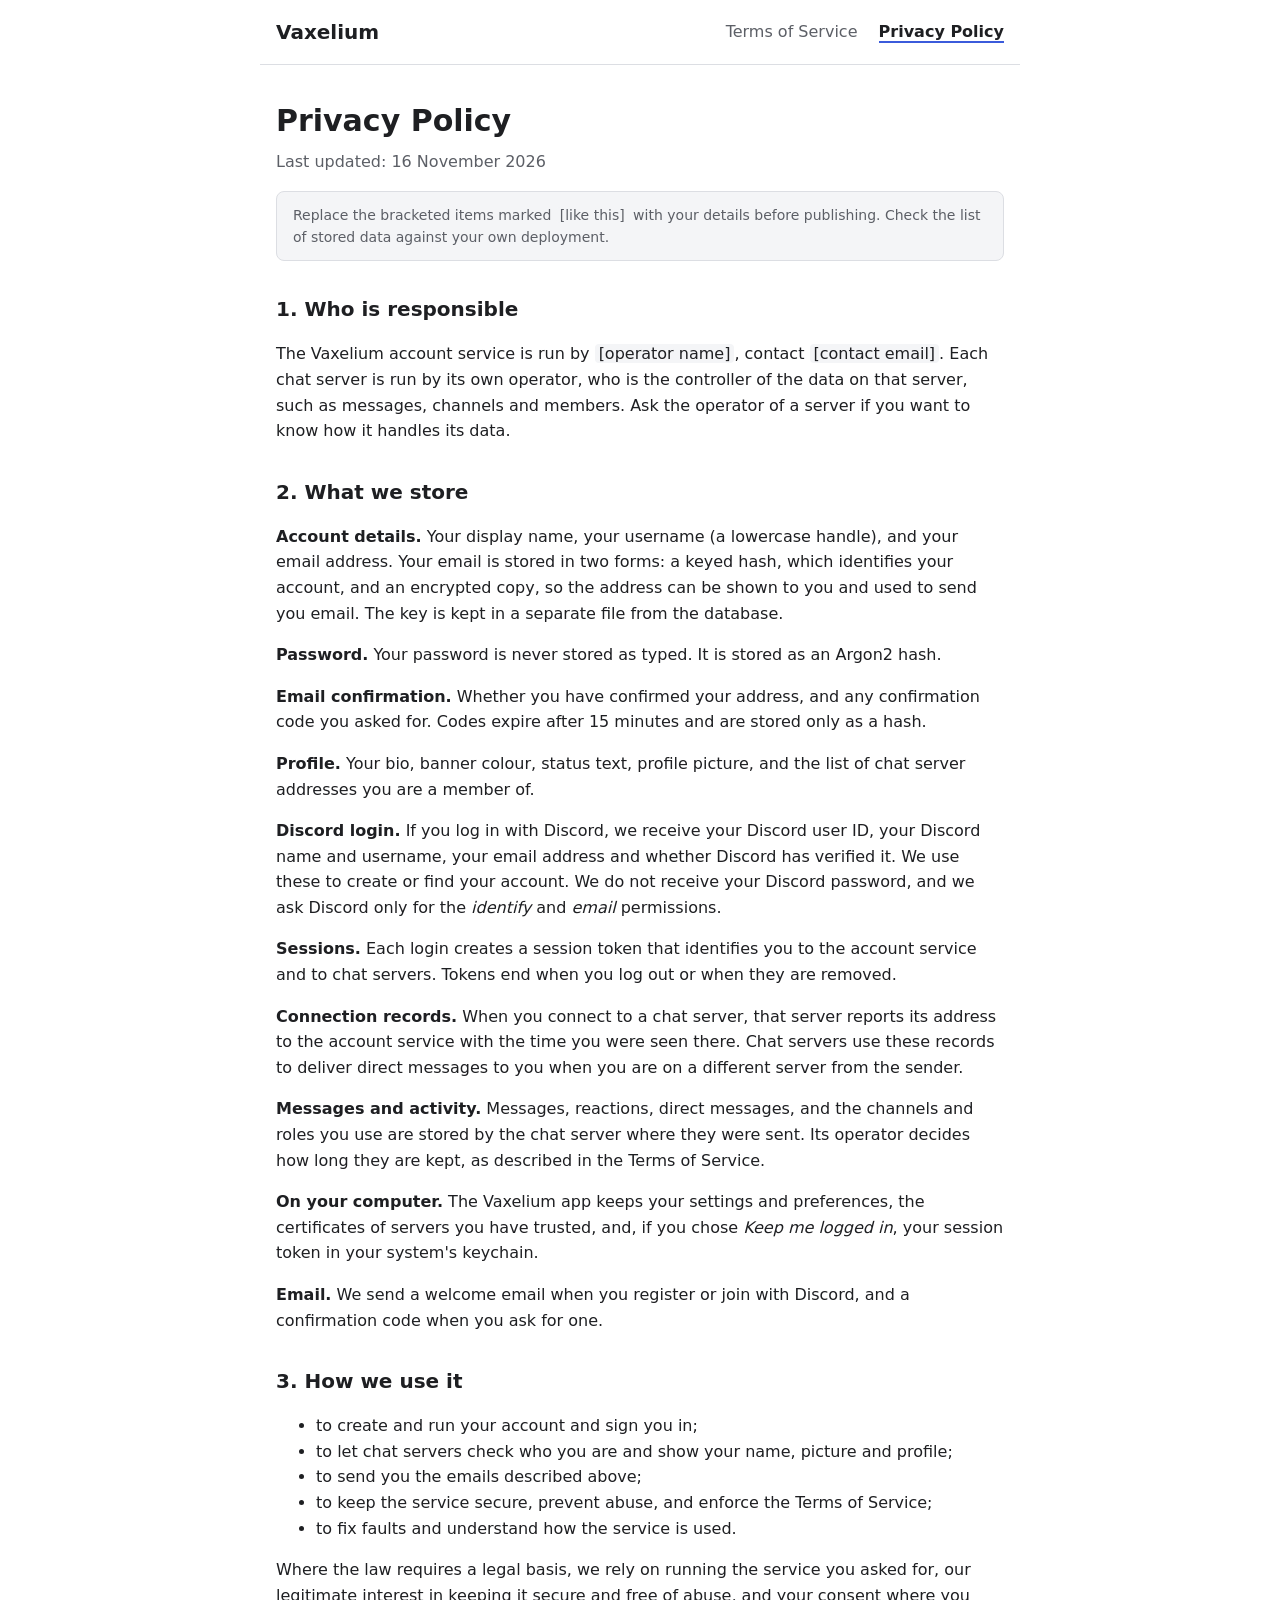
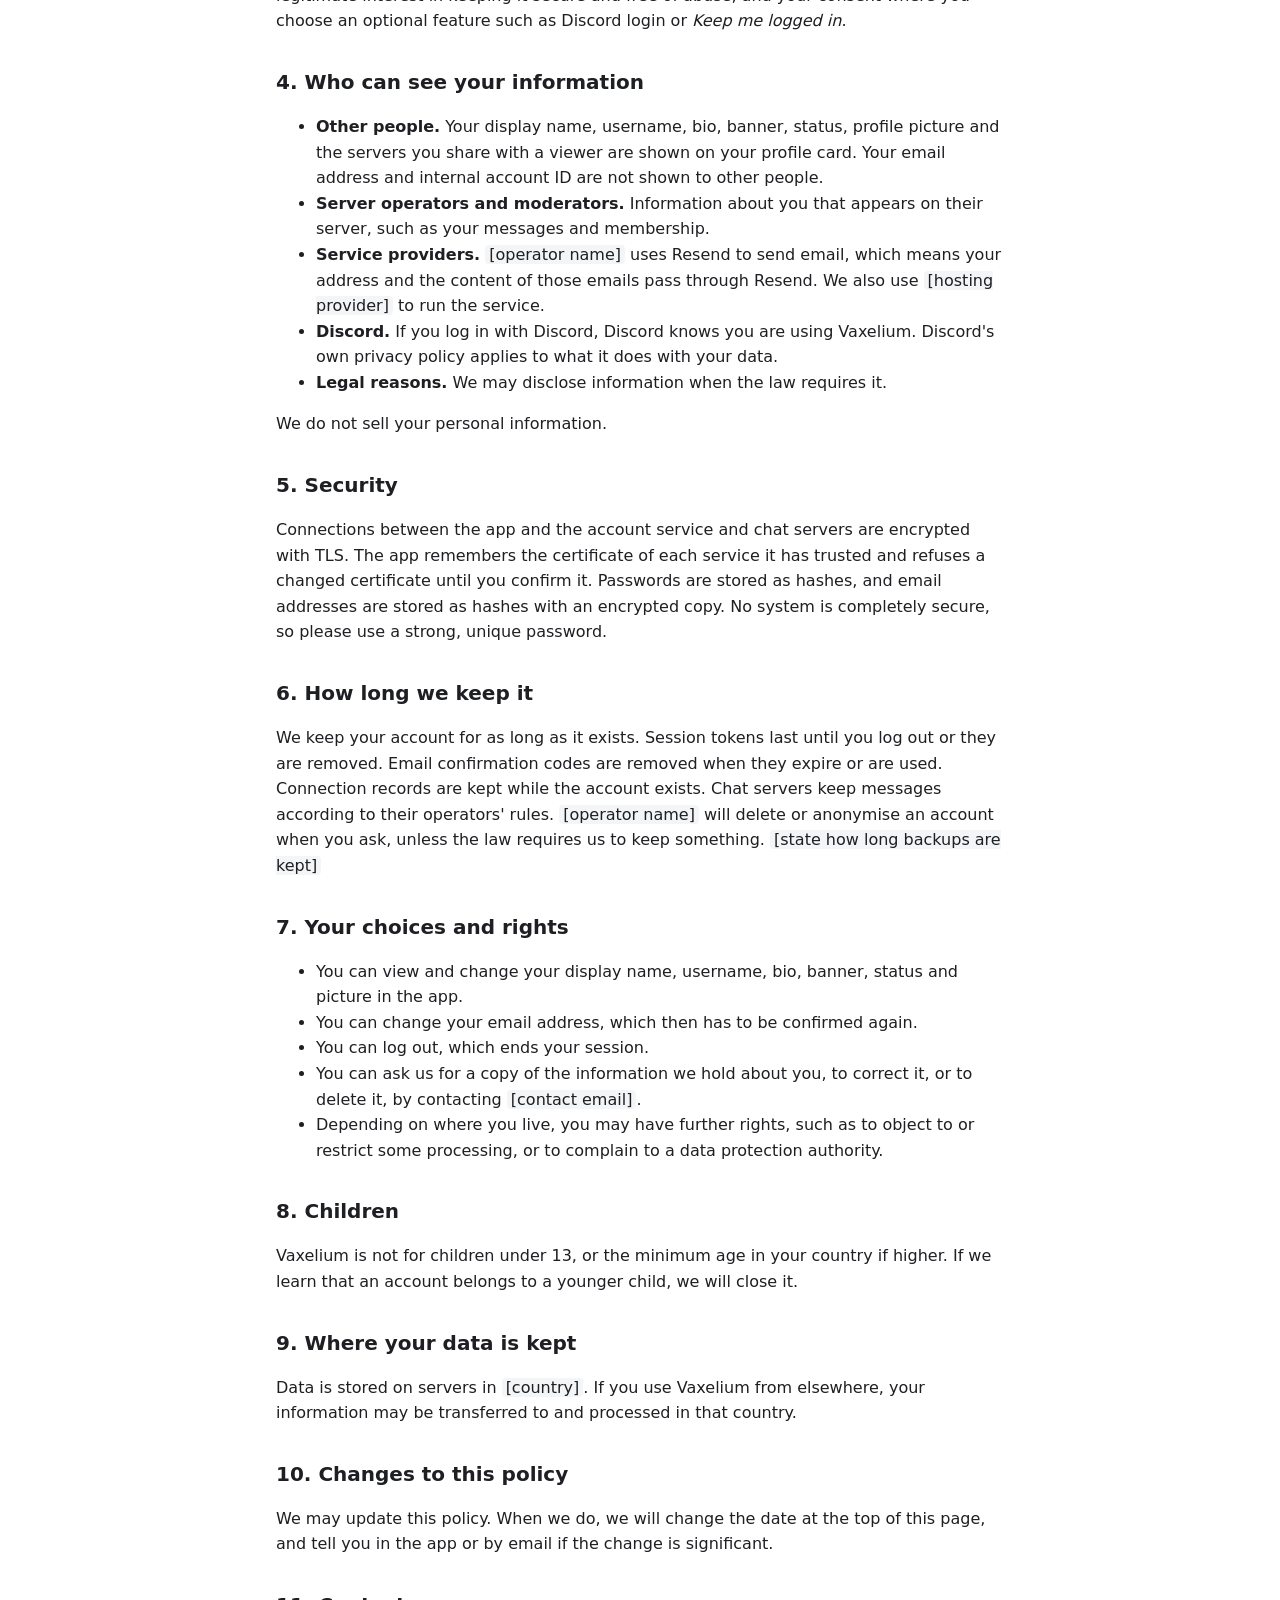
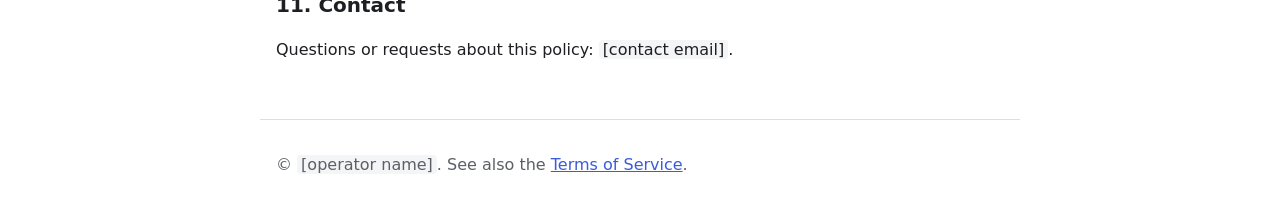
==== docs/privacy.html @ 23be9885 "Move the policy pages from web/ to docs/" ====
<!doctype html>
<html lang="en">
<head>
    <meta charset="utf-8">
    <meta name="viewport" content="width=device-width, initial-scale=1">
    <title>Privacy Policy · Vaxelium</title>
    <meta name="description" content="What Vaxelium stores about you, why, and what you can do about it.">
    <link rel="stylesheet" href="style.css">
</head>
<body>
<header>
    <a class="brand" href="privacy.html">Vaxelium</a>
    <nav>
        <a href="terms.html">Terms of Service</a>
        <a href="privacy.html" aria-current="page">Privacy Policy</a>
    </nav>
</header>

<main>
    <h1>Privacy Policy</h1>
    <p class="updated">Last updated: 16 November 2026</p>

    <p class="notice">Replace the bracketed items marked <span class="placeholder">[like this]</span> with your details before publishing. Check the list of stored data against your own deployment.</p>

    <h2>1. Who is responsible</h2>
    <p>The Vaxelium account service is run by <span class="placeholder">[operator name]</span>, contact <span class="placeholder">[contact email]</span>. Each chat server is run by its own operator, who is the controller of the data on that server, such as messages, channels and members. Ask the operator of a server if you want to know how it handles its data.</p>

    <h2>2. What we store</h2>
    <p><strong>Account details.</strong> Your display name, your username (a lowercase handle), and your email address. Your email is stored in two forms: a keyed hash, which identifies your account, and an encrypted copy, so the address can be shown to you and used to send you email. The key is kept in a separate file from the database.</p>
    <p><strong>Password.</strong> Your password is never stored as typed. It is stored as an Argon2 hash.</p>
    <p><strong>Email confirmation.</strong> Whether you have confirmed your address, and any confirmation code you asked for. Codes expire after 15 minutes and are stored only as a hash.</p>
    <p><strong>Profile.</strong> Your bio, banner colour, status text, profile picture, and the list of chat server addresses you are a member of.</p>
    <p><strong>Discord login.</strong> If you log in with Discord, we receive your Discord user ID, your Discord name and username, your email address and whether Discord has verified it. We use these to create or find your account. We do not receive your Discord password, and we ask Discord only for the <em>identify</em> and <em>email</em> permissions.</p>
    <p><strong>Sessions.</strong> Each login creates a session token that identifies you to the account service and to chat servers. Tokens end when you log out or when they are removed.</p>
    <p><strong>Connection records.</strong> When you connect to a chat server, that server reports its address to the account service with the time you were seen there. Chat servers use these records to deliver direct messages to you when you are on a different server from the sender.</p>
    <p><strong>Messages and activity.</strong> Messages, reactions, direct messages, and the channels and roles you use are stored by the chat server where they were sent. Its operator decides how long they are kept, as described in the Terms of Service.</p>
    <p><strong>On your computer.</strong> The Vaxelium app keeps your settings and preferences, the certificates of servers you have trusted, and, if you chose <em>Keep me logged in</em>, your session token in your system's keychain.</p>
    <p><strong>Email.</strong> We send a welcome email when you register or join with Discord, and a confirmation code when you ask for one.</p>

    <h2>3. How we use it</h2>
    <ul>
        <li>to create and run your account and sign you in;</li>
        <li>to let chat servers check who you are and show your name, picture and profile;</li>
        <li>to send you the emails described above;</li>
        <li>to keep the service secure, prevent abuse, and enforce the Terms of Service;</li>
        <li>to fix faults and understand how the service is used.</li>
    </ul>
    <p>Where the law requires a legal basis, we rely on running the service you asked for, our legitimate interest in keeping it secure and free of abuse, and your consent where you choose an optional feature such as Discord login or <em>Keep me logged in</em>.</p>

    <h2>4. Who can see your information</h2>
    <ul>
        <li><strong>Other people.</strong> Your display name, username, bio, banner, status, profile picture and the servers you share with a viewer are shown on your profile card. Your email address and internal account ID are not shown to other people.</li>
        <li><strong>Server operators and moderators.</strong> Information about you that appears on their server, such as your messages and membership.</li>
        <li><strong>Service providers.</strong> <span class="placeholder">[operator name]</span> uses Resend to send email, which means your address and the content of those emails pass through Resend. We also use <span class="placeholder">[hosting provider]</span> to run the service.</li>
        <li><strong>Discord.</strong> If you log in with Discord, Discord knows you are using Vaxelium. Discord's own privacy policy applies to what it does with your data.</li>
        <li><strong>Legal reasons.</strong> We may disclose information when the law requires it.</li>
    </ul>
    <p>We do not sell your personal information.</p>

    <h2>5. Security</h2>
    <p>Connections between the app and the account service and chat servers are encrypted with TLS. The app remembers the certificate of each service it has trusted and refuses a changed certificate until you confirm it. Passwords are stored as hashes, and email addresses are stored as hashes with an encrypted copy. No system is completely secure, so please use a strong, unique password.</p>

    <h2>6. How long we keep it</h2>
    <p>We keep your account for as long as it exists. Session tokens last until you log out or they are removed. Email confirmation codes are removed when they expire or are used. Connection records are kept while the account exists. Chat servers keep messages according to their operators' rules. <span class="placeholder">[operator name]</span> will delete or anonymise an account when you ask, unless the law requires us to keep something. <span class="placeholder">[state how long backups are kept]</span></p>

    <h2>7. Your choices and rights</h2>
    <ul>
        <li>You can view and change your display name, username, bio, banner, status and picture in the app.</li>
        <li>You can change your email address, which then has to be confirmed again.</li>
        <li>You can log out, which ends your session.</li>
        <li>You can ask us for a copy of the information we hold about you, to correct it, or to delete it, by contacting <span class="placeholder">[contact email]</span>.</li>
        <li>Depending on where you live, you may have further rights, such as to object to or restrict some processing, or to complain to a data protection authority.</li>
    </ul>

    <h2>8. Children</h2>
    <p>Vaxelium is not for children under 13, or the minimum age in your country if higher. If we learn that an account belongs to a younger child, we will close it.</p>

    <h2>9. Where your data is kept</h2>
    <p>Data is stored on servers in <span class="placeholder">[country]</span>. If you use Vaxelium from elsewhere, your information may be transferred to and processed in that country.</p>

    <h2>10. Changes to this policy</h2>
    <p>We may update this policy. When we do, we will change the date at the top of this page, and tell you in the app or by email if the change is significant.</p>

    <h2>11. Contact</h2>
    <p>Questions or requests about this policy: <span class="placeholder">[contact email]</span>.</p>
</main>

<footer>
    <p>&copy; <span class="placeholder">[operator name]</span>. See also the <a href="terms.html">Terms of Service</a>.</p>
</footer>
</body>
</html>
---- docs/style.css ----
:root {
    --bg: #ffffff;
    --text: #1e1f22;
    --muted: #5c5f66;
    --accent: #3b5bdb;
    --border: #dcdee3;
    --panel: #f4f5f7;
}

@media (prefers-color-scheme: dark) {
    :root:not([data-theme="light"]) {
        --bg: #1e1f22;
        --text: #f2f3f5;
        --muted: #b5bac1;
        --accent: #8ea1ff;
        --border: #3f4147;
        --panel: #2b2d31;
    }
}

:root[data-theme="dark"] {
    --bg: #1e1f22;
    --text: #f2f3f5;
    --muted: #b5bac1;
    --accent: #8ea1ff;
    --border: #3f4147;
    --panel: #2b2d31;
}

* {
    box-sizing: border-box;
}

body {
    margin: 0;
    background: var(--bg);
    color: var(--text);
    font-family: system-ui, -apple-system, "Segoe UI", Roboto, sans-serif;
    line-height: 1.6;
}

header,
footer {
    max-width: 760px;
    margin: 0 auto;
    padding: 16px;
}

header {
    display: flex;
    flex-wrap: wrap;
    align-items: center;
    justify-content: space-between;
    gap: 12px;
    border-bottom: 1px solid var(--border);
}

.brand {
    font-weight: 700;
    font-size: 20px;
    color: var(--text);
    text-decoration: none;
}

nav a {
    margin-left: 16px;
    color: var(--muted);
    text-decoration: none;
}

nav a[aria-current="page"] {
    color: var(--text);
    font-weight: 600;
    border-bottom: 2px solid var(--accent);
}

nav a:hover {
    color: var(--accent);
}

main {
    max-width: 760px;
    margin: 0 auto;
    padding: 24px 16px 40px;
}

h1 {
    font-size: 30px;
    margin: 8px 0 4px;
}

h2 {
    font-size: 20px;
    margin: 32px 0 8px;
}

p,
li {
    font-size: 16px;
}

.updated {
    color: var(--muted);
    margin-top: 0;
}

.notice {
    background: var(--panel);
    border: 1px solid var(--border);
    border-radius: 8px;
    padding: 12px 16px;
    color: var(--muted);
    font-size: 14px;
}

.placeholder {
    background: var(--panel);
    border-radius: 4px;
    padding: 0 4px;
}

a {
    color: var(--accent);
}

footer {
    border-top: 1px solid var(--border);
    color: var(--muted);
    font-size: 14px;
}

@media (max-width: 520px) {
    nav a {
        margin-left: 12px;
    }
    h1 {
        font-size: 26px;
    }
}
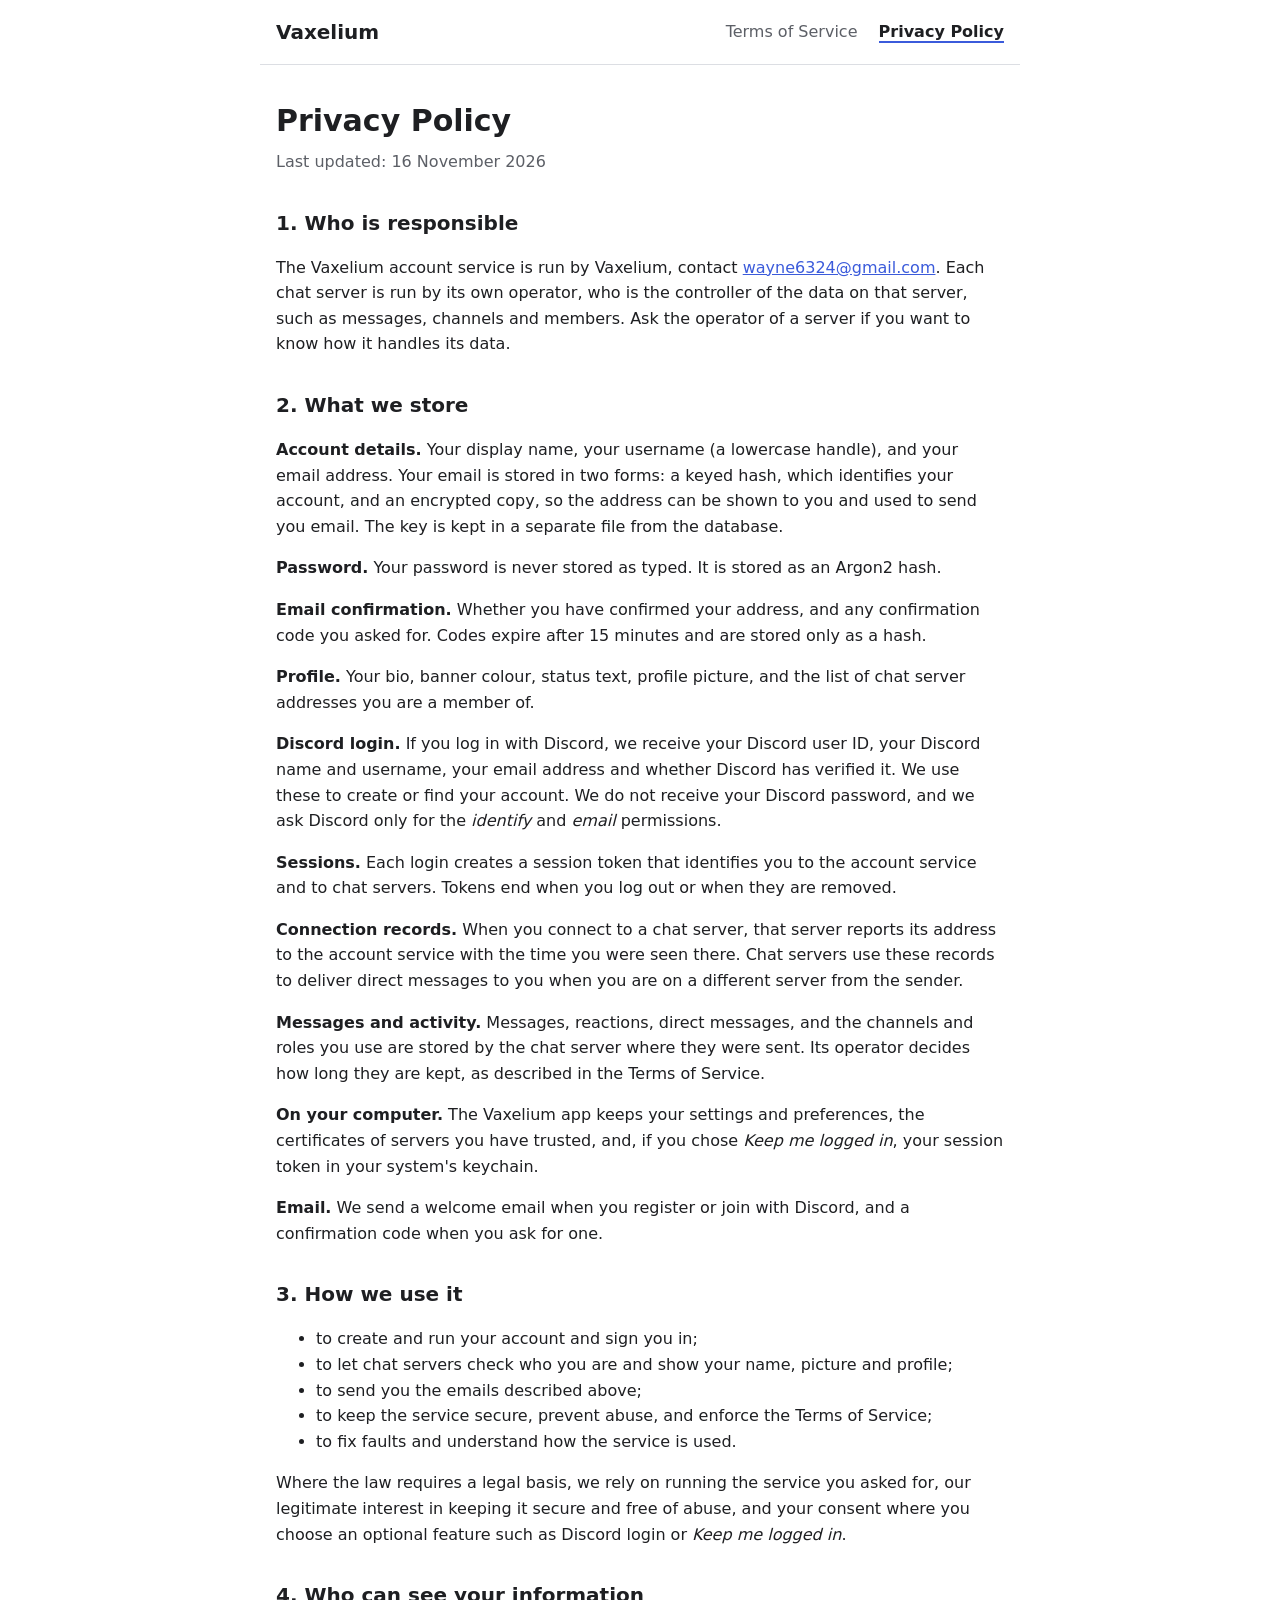
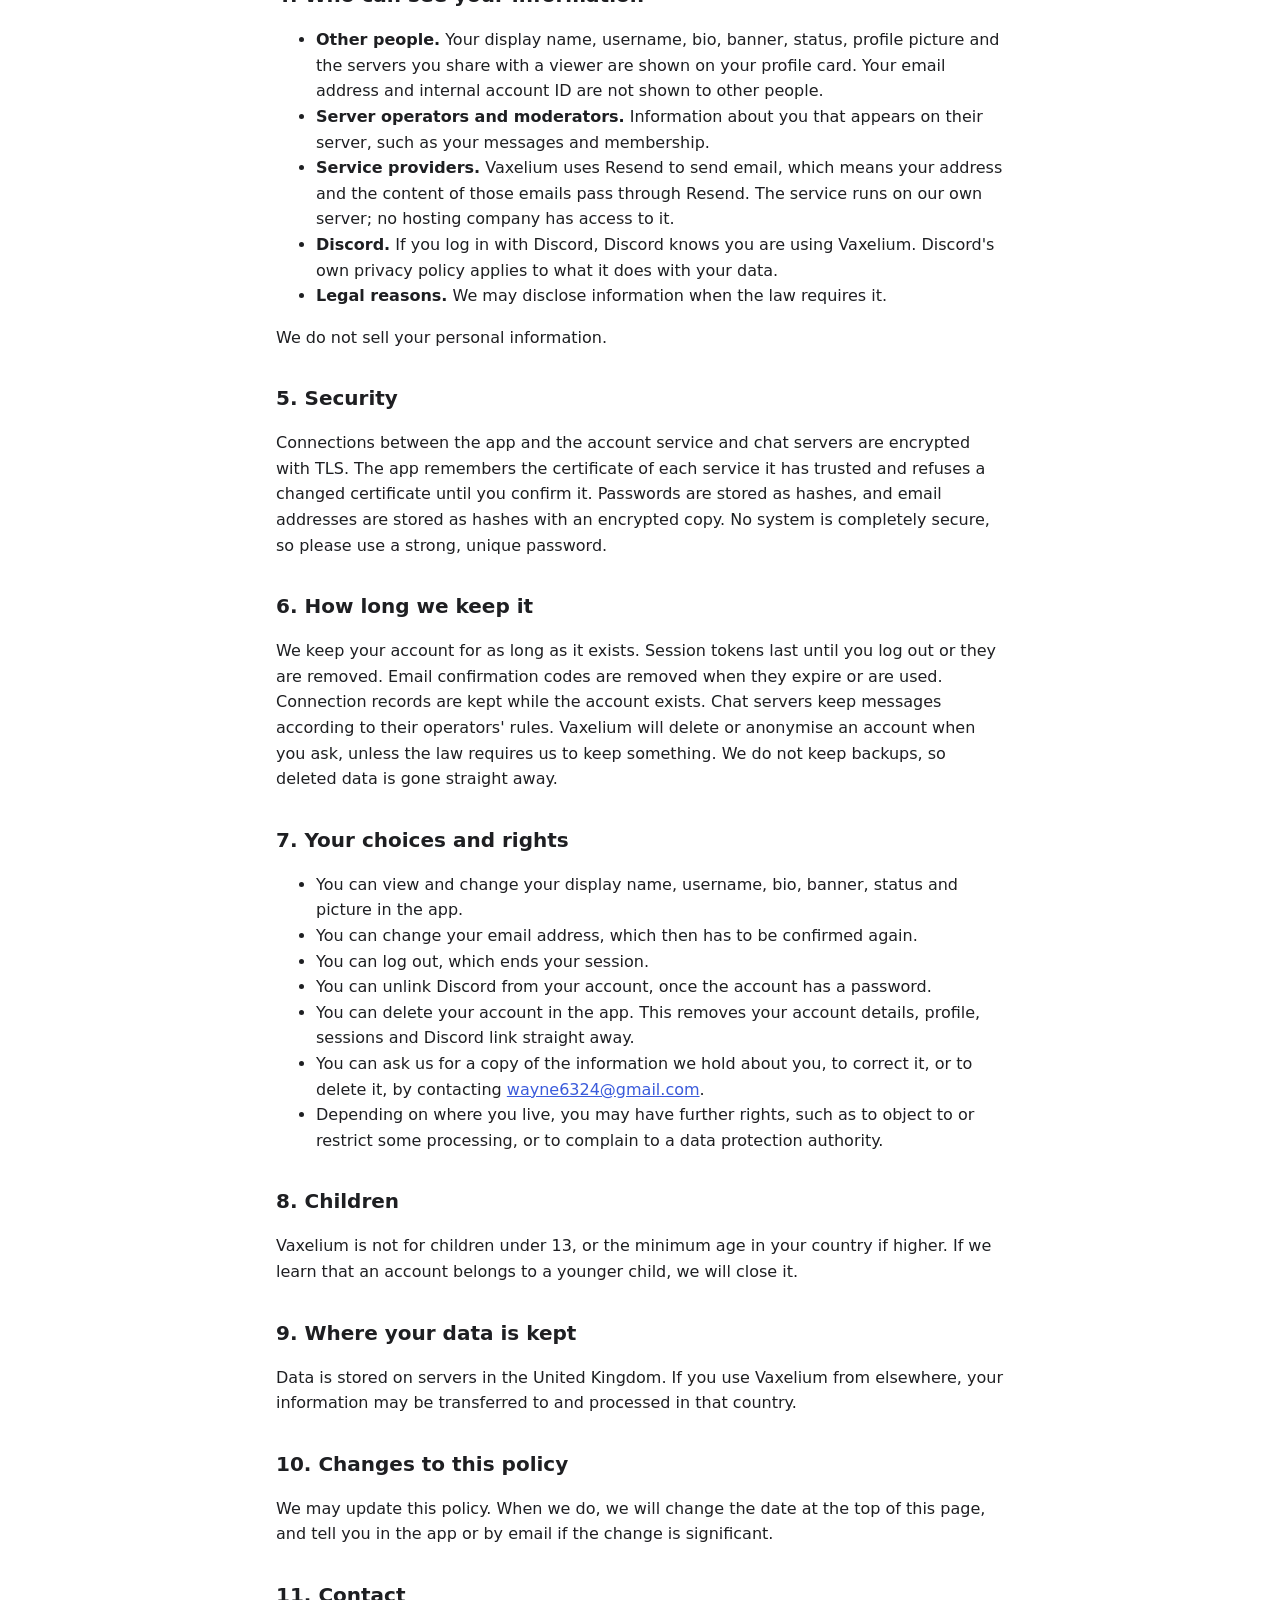
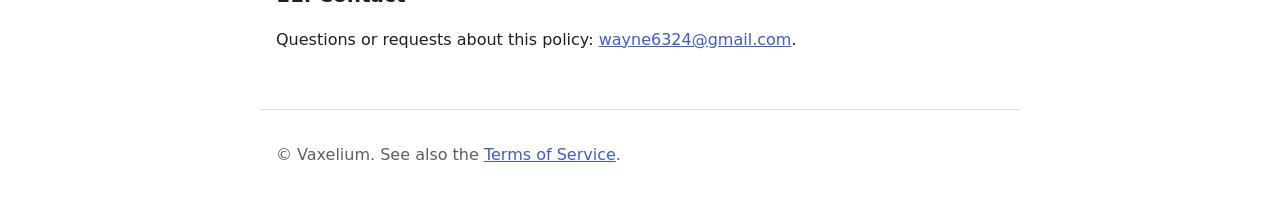
==== commit 996b559e: "Fill in the legal pages and describe account deletion" ====
--- a/docs/privacy.html
+++ b/docs/privacy.html
@@ -20,10 +20,9 @@
     <h1>Privacy Policy</h1>
     <p class="updated">Last updated: 16 November 2026</p>
 
-    <p class="notice">Replace the bracketed items marked <span class="placeholder">[like this]</span> with your details before publishing. Check the list of stored data against your own deployment.</p>
 
     <h2>1. Who is responsible</h2>
-    <p>The Vaxelium account service is run by <span class="placeholder">[operator name]</span>, contact <span class="placeholder">[contact email]</span>. Each chat server is run by its own operator, who is the controller of the data on that server, such as messages, channels and members. Ask the operator of a server if you want to know how it handles its data.</p>
+    <p>The Vaxelium account service is run by Vaxelium, contact <a href="mailto:wayne6324@gmail.com">wayne6324@gmail.com</a>. Each chat server is run by its own operator, who is the controller of the data on that server, such as messages, channels and members. Ask the operator of a server if you want to know how it handles its data.</p>
 
     <h2>2. What we store</h2>
     <p><strong>Account details.</strong> Your display name, your username (a lowercase handle), and your email address. Your email is stored in two forms: a keyed hash, which identifies your account, and an encrypted copy, so the address can be shown to you and used to send you email. The key is kept in a separate file from the database.</p>
@@ -51,7 +50,7 @@
     <ul>
         <li><strong>Other people.</strong> Your display name, username, bio, banner, status, profile picture and the servers you share with a viewer are shown on your profile card. Your email address and internal account ID are not shown to other people.</li>
         <li><strong>Server operators and moderators.</strong> Information about you that appears on their server, such as your messages and membership.</li>
-        <li><strong>Service providers.</strong> <span class="placeholder">[operator name]</span> uses Resend to send email, which means your address and the content of those emails pass through Resend. We also use <span class="placeholder">[hosting provider]</span> to run the service.</li>
+        <li><strong>Service providers.</strong> Vaxelium uses Resend to send email, which means your address and the content of those emails pass through Resend. The service runs on our own server; no hosting company has access to it.</li>
         <li><strong>Discord.</strong> If you log in with Discord, Discord knows you are using Vaxelium. Discord's own privacy policy applies to what it does with your data.</li>
         <li><strong>Legal reasons.</strong> We may disclose information when the law requires it.</li>
     </ul>
@@ -61,14 +60,16 @@
     <p>Connections between the app and the account service and chat servers are encrypted with TLS. The app remembers the certificate of each service it has trusted and refuses a changed certificate until you confirm it. Passwords are stored as hashes, and email addresses are stored as hashes with an encrypted copy. No system is completely secure, so please use a strong, unique password.</p>
 
     <h2>6. How long we keep it</h2>
-    <p>We keep your account for as long as it exists. Session tokens last until you log out or they are removed. Email confirmation codes are removed when they expire or are used. Connection records are kept while the account exists. Chat servers keep messages according to their operators' rules. <span class="placeholder">[operator name]</span> will delete or anonymise an account when you ask, unless the law requires us to keep something. <span class="placeholder">[state how long backups are kept]</span></p>
+    <p>We keep your account for as long as it exists. Session tokens last until you log out or they are removed. Email confirmation codes are removed when they expire or are used. Connection records are kept while the account exists. Chat servers keep messages according to their operators' rules. Vaxelium will delete or anonymise an account when you ask, unless the law requires us to keep something. We do not keep backups, so deleted data is gone straight away.</p>
 
     <h2>7. Your choices and rights</h2>
     <ul>
         <li>You can view and change your display name, username, bio, banner, status and picture in the app.</li>
         <li>You can change your email address, which then has to be confirmed again.</li>
         <li>You can log out, which ends your session.</li>
-        <li>You can ask us for a copy of the information we hold about you, to correct it, or to delete it, by contacting <span class="placeholder">[contact email]</span>.</li>
+        <li>You can unlink Discord from your account, once the account has a password.</li>
+        <li>You can delete your account in the app. This removes your account details, profile, sessions and Discord link straight away.</li>
+        <li>You can ask us for a copy of the information we hold about you, to correct it, or to delete it, by contacting <a href="mailto:wayne6324@gmail.com">wayne6324@gmail.com</a>.</li>
         <li>Depending on where you live, you may have further rights, such as to object to or restrict some processing, or to complain to a data protection authority.</li>
     </ul>
 
@@ -76,17 +77,17 @@
     <p>Vaxelium is not for children under 13, or the minimum age in your country if higher. If we learn that an account belongs to a younger child, we will close it.</p>
 
     <h2>9. Where your data is kept</h2>
-    <p>Data is stored on servers in <span class="placeholder">[country]</span>. If you use Vaxelium from elsewhere, your information may be transferred to and processed in that country.</p>
+    <p>Data is stored on servers in the United Kingdom. If you use Vaxelium from elsewhere, your information may be transferred to and processed in that country.</p>
 
     <h2>10. Changes to this policy</h2>
     <p>We may update this policy. When we do, we will change the date at the top of this page, and tell you in the app or by email if the change is significant.</p>
 
     <h2>11. Contact</h2>
-    <p>Questions or requests about this policy: <span class="placeholder">[contact email]</span>.</p>
+    <p>Questions or requests about this policy: <a href="mailto:wayne6324@gmail.com">wayne6324@gmail.com</a>.</p>
 </main>
 
 <footer>
-    <p>&copy; <span class="placeholder">[operator name]</span>. See also the <a href="terms.html">Terms of Service</a>.</p>
+    <p>&copy; Vaxelium. See also the <a href="terms.html">Terms of Service</a>.</p>
 </footer>
 </body>
 </html>
